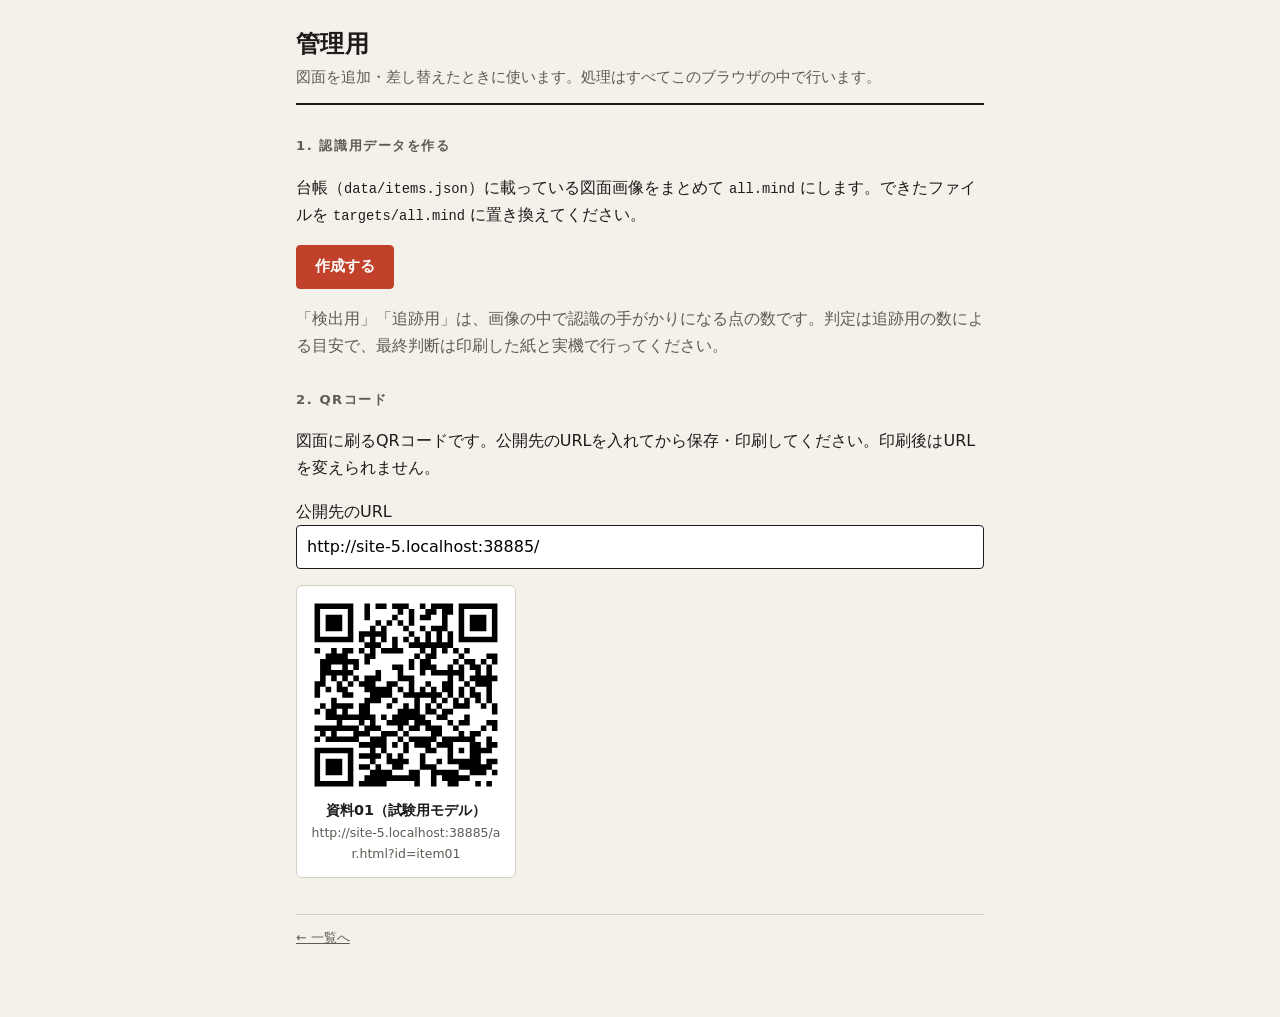
==== tools/index.html @ 55972893 "Add files via upload" ====
<!doctype html>
<html lang="ja">
<head>
<meta charset="utf-8">
<meta name="viewport" content="width=device-width, initial-scale=1">
<meta name="robots" content="noindex">
<title>管理用｜図面AR</title>
<link rel="stylesheet" href="../css/style.css">
</head>
<body>
<main class="page">
  <header class="page-head">
    <h1>管理用</h1>
    <p>図面を追加・差し替えたときに使います。処理はすべてこのブラウザの中で行います。</p>
  </header>

  <h2>1. 認識用データを作る</h2>
  <p>台帳（<span class="mono">data/items.json</span>）に載っている図面画像をまとめて <span class="mono">all.mind</span> にします。できたファイルを <span class="mono">targets/all.mind</span> に置き換えてください。</p>
  <p><button class="btn btn-primary" id="btn-compile" type="button">作成する</button> <a class="btn" id="link-download" hidden>all.mind を保存</a></p>
  <p class="muted" id="compile-status"></p>
  <table class="plain" id="compile-table" hidden>
    <thead><tr><th>番号</th><th>資料</th><th>画像</th><th>検出用</th><th>追跡用</th><th>判定</th></tr></thead>
    <tbody></tbody>
  </table>
  <p class="muted">「検出用」「追跡用」は、画像の中で認識の手がかりになる点の数です。判定は追跡用の数による目安で、最終判断は印刷した紙と実機で行ってください。</p>

  <h2>2. QRコード</h2>
  <p>図面に刷るQRコードです。公開先のURLを入れてから保存・印刷してください。印刷後はURLを変えられません。</p>
  <p><label>公開先のURL <input id="base-url" type="url" style="width:100%;min-height:44px;padding:0 10px;font:inherit;border:1px solid var(--ink);border-radius:4px;background:#fff"></label></p>
  <div class="qr-grid" id="qr-grid"></div>

  <p class="foot"><a href="../index.html">← 一覧へ</a></p>
</main>
<script src="../lib/qrcode.js"></script>
<script type="module" src="tools.js"></script>
</body>
</html>
---- css/style.css ----
:root {
  --paper: #f4f1ea;
  --paper-2: #ebe7dd;
  --ink: #1d1c1a;
  --ink-2: #5f5b54;
  --rule: #d6d0c3;
  --shu: #c2412a;            /* 朱 */
  --panel: rgba(26, 25, 23, 0.9);
  --panel-ink: #f2efe8;
  --panel-ink-2: #b9b3a7;
  --panel-rule: rgba(242, 239, 232, 0.16);
  --font: "Hiragino Sans", "Hiragino Kaku Gothic ProN", "Yu Gothic UI", "Yu Gothic", "Noto Sans JP", system-ui, sans-serif;
}

* { box-sizing: border-box; }
[hidden] { display: none !important; }
html { -webkit-text-size-adjust: 100%; }
body {
  margin: 0;
  font-family: var(--font);
  font-size: 16px;
  line-height: 1.7;
  color: var(--ink);
  background: var(--paper);
}
button { font: inherit; color: inherit; }
a { color: inherit; }
:focus-visible { outline: 2px solid var(--shu); outline-offset: 2px; }

/* ---------- 一覧・道具ページ ---------- */
.page { max-width: 720px; margin: 0 auto; padding: 28px 16px 56px; }
.page-head { border-bottom: 2px solid var(--ink); padding-bottom: 14px; margin-bottom: 22px; }
.page-head h1 { font-size: 1.5rem; line-height: 1.35; margin: 0 0 4px; letter-spacing: 0.02em; }
.page-head p { margin: 0; color: var(--ink-2); font-size: 0.92rem; }
.page h2 { font-size: 0.82rem; letter-spacing: 0.12em; color: var(--ink-2); margin: 30px 0 10px; font-weight: 600; }

.steps { list-style: none; margin: 0; padding: 0; counter-reset: step; }
.steps li { counter-increment: step; display: grid; grid-template-columns: 2.2em 1fr; padding: 7px 0; border-bottom: 1px solid var(--rule); }
.steps li::before { content: counter(step); font-variant-numeric: tabular-nums; color: var(--shu); font-weight: 700; }

.items { list-style: none; margin: 0; padding: 0; }
.item { border: 1px solid var(--rule); background: #fbf9f4; border-radius: 6px; padding: 14px 14px 12px; margin-bottom: 12px; }
.item h3 { margin: 0 0 2px; font-size: 1.05rem; line-height: 1.45; }
.item .sub { margin: 0 0 12px; color: var(--ink-2); font-size: 0.86rem; }
.actions { display: flex; flex-wrap: wrap; gap: 8px; }
.btn {
  display: inline-flex; align-items: center; justify-content: center;
  min-height: 44px; padding: 0 18px; border-radius: 4px;
  border: 1px solid var(--ink); background: transparent; color: var(--ink);
  text-decoration: none; font-weight: 600; font-size: 0.95rem; cursor: pointer;
}
.btn-primary { background: var(--shu); border-color: var(--shu); color: #fff; }
.btn:disabled { opacity: 0.45; cursor: default; }
.callout { border-left: 3px solid var(--shu); background: var(--paper-2); padding: 10px 12px; font-size: 0.9rem; margin: 14px 0; }
.callout[hidden] { display: none; }
.foot { margin-top: 36px; padding-top: 12px; border-top: 1px solid var(--rule); color: var(--ink-2); font-size: 0.8rem; }
.muted { color: var(--ink-2); }
code, .mono { font-family: ui-monospace, "SF Mono", Menlo, Consolas, monospace; font-size: 0.86em; }

table.plain { width: 100%; border-collapse: collapse; font-size: 0.9rem; }
table.plain th, table.plain td { text-align: left; padding: 7px 8px; border-bottom: 1px solid var(--rule); vertical-align: top; }
table.plain th { font-size: 0.78rem; letter-spacing: 0.08em; color: var(--ink-2); font-weight: 600; }
td.num { font-variant-numeric: tabular-nums; text-align: right; }
.qr-grid { display: grid; grid-template-columns: repeat(auto-fill, minmax(200px, 1fr)); gap: 14px; }
.qr { border: 1px solid var(--rule); background: #fff; padding: 12px; text-align: center; border-radius: 6px; }
.qr svg { width: 100%; height: auto; display: block; }
.qr p { margin: 6px 0 0; font-size: 0.78rem; word-break: break-all; color: var(--ink-2); }
.qr strong { display: block; font-size: 0.9rem; color: var(--ink); }

/* ---------- AR表示・通常ビューア ---------- */
body.stage-page { background: #0f0e0d; color: var(--panel-ink); overflow: hidden; height: 100dvh; }
body.viewer-page { background: radial-gradient(120% 90% at 50% 35%, #f3f0e8 0%, #d9d4c7 100%); }
#stage { position: fixed; inset: 0; overflow: hidden; touch-action: none; user-select: none; -webkit-user-select: none; }
#stage canvas { display: block; }

.topbar {
  position: fixed; z-index: 20; left: 0; right: 0; top: 0;
  display: flex; gap: 8px; align-items: center; justify-content: space-between;
  padding: calc(8px + env(safe-area-inset-top)) calc(10px + env(safe-area-inset-right)) 8px calc(10px + env(safe-area-inset-left));
  pointer-events: none;
}
.topbar > * { pointer-events: auto; }
.topbar .group { display: flex; gap: 6px; }
.pill {
  display: inline-flex; align-items: center; min-height: 40px; padding: 0 14px;
  border-radius: 20px; border: 1px solid var(--panel-rule);
  background: var(--panel); color: var(--panel-ink);
  font-size: 0.86rem; font-weight: 600; text-decoration: none; cursor: pointer;
  -webkit-backdrop-filter: blur(8px); backdrop-filter: blur(8px);
}
.pill[aria-pressed="true"] { background: var(--panel-ink); color: var(--ink); }

.hint {
  position: fixed; z-index: 15; left: 50%; top: calc(64px + env(safe-area-inset-top)); transform: translateX(-50%);
  max-width: calc(100% - 32px); padding: 8px 14px; border-radius: 4px;
  background: var(--panel); color: var(--panel-ink); font-size: 0.88rem; text-align: center;
  pointer-events: none;
}

.gate {
  position: fixed; z-index: 30; inset: 0; display: grid; place-items: center; padding: 24px;
  background: #171614; color: var(--panel-ink);
}
.gate[hidden] { display: none; }
.gate-inner { max-width: 420px; }
.gate h1 { font-size: 1.3rem; line-height: 1.4; margin: 0 0 8px; }
.gate p { margin: 0 0 14px; color: var(--panel-ink-2); font-size: 0.92rem; }
.gate .btn { border-color: var(--panel-ink); color: var(--panel-ink); width: 100%; margin-bottom: 8px; }
.gate .btn-primary { border-color: var(--shu); color: #fff; }
.gate .callout { background: rgba(255, 255, 255, 0.06); color: var(--panel-ink); }
.gate .error { color: #ffb4a4; }

.panel {
  position: fixed; z-index: 20; left: 0; right: 0; bottom: 0;
  background: var(--panel); color: var(--panel-ink);
  border-top: 1px solid var(--panel-rule);
  -webkit-backdrop-filter: blur(10px); backdrop-filter: blur(10px);
  padding-bottom: env(safe-area-inset-bottom);
}
.panel[hidden] { display: none; }
.panel-head {
  width: 100%; display: flex; align-items: center; justify-content: space-between; gap: 12px;
  min-height: 48px; padding: 6px calc(16px + env(safe-area-inset-right)) 6px calc(16px + env(safe-area-inset-left));
  background: none; border: 0; text-align: left; cursor: pointer;
}
.panel-title { font-weight: 700; font-size: 0.98rem; line-height: 1.4; }
.panel-chevron { width: 10px; height: 10px; border-right: 2px solid var(--panel-ink-2); border-top: 2px solid var(--panel-ink-2); transform: rotate(-45deg); margin: 4px 4px 0; flex: none; transition: transform 0.15s; }
.panel.is-open .panel-chevron { transform: rotate(135deg); margin-top: -4px; }
.panel-body { display: none; max-height: 44dvh; overflow-y: auto; -webkit-overflow-scrolling: touch; padding: 0 calc(16px + env(safe-area-inset-right)) 16px calc(16px + env(safe-area-inset-left)); }
.panel.is-open .panel-body { display: block; }
.panel h2 { font-size: 0.74rem; letter-spacing: 0.14em; color: var(--panel-ink-2); margin: 14px 0 8px; font-weight: 600; }
.panel section:first-child h2 { margin-top: 4px; }
.panel .muted, .panel .notice { color: var(--panel-ink-2); font-size: 0.86rem; margin: 8px 0 0; }
.fields { display: grid; grid-template-columns: minmax(5.5em, auto) 1fr; gap: 4px 14px; margin: 0; font-size: 0.9rem; }
.fields dt { color: var(--panel-ink-2); }
.fields dd { margin: 0; overflow-wrap: anywhere; }
.chips { display: flex; flex-wrap: wrap; gap: 8px; }
.chip {
  display: inline-flex; align-items: center; gap: 8px; min-height: 40px; padding: 0 12px;
  border-radius: 4px; border: 1px solid var(--panel-rule); background: transparent;
  font-size: 0.86rem; cursor: pointer; opacity: 0.5;
}
.chip.is-on { opacity: 1; border-color: rgba(242, 239, 232, 0.5); }
.chip-dot { width: 10px; height: 10px; border-radius: 50%; flex: none; }
.chip-type { font-size: 0.72rem; color: var(--panel-ink-2); border: 1px solid var(--panel-rule); border-radius: 3px; padding: 0 5px; line-height: 1.5; }
.panel-selection { border: 1px solid var(--panel-rule); border-left: 3px solid var(--shu); border-radius: 4px; padding: 10px 12px; margin-top: 4px; }
.panel-selection[hidden] { display: none; }
.panel-selection p { margin: 6px 0; font-size: 0.9rem; }
.selection-top { display: flex; align-items: center; gap: 8px; margin-bottom: 6px; }
.selection-top strong { font-size: 0.95rem; }
.selection-close { margin-left: auto; min-height: 36px; padding: 0 10px; background: none; border: 1px solid var(--panel-rule); border-radius: 4px; font-size: 0.8rem; cursor: pointer; }

@media (min-width: 760px) {
  .panel { left: auto; right: 16px; bottom: 16px; width: 380px; border: 1px solid var(--panel-rule); border-radius: 8px; }
  .panel-body { max-height: 60dvh; }
}
@media (prefers-reduced-motion: reduce) { * { transition: none !important; } }
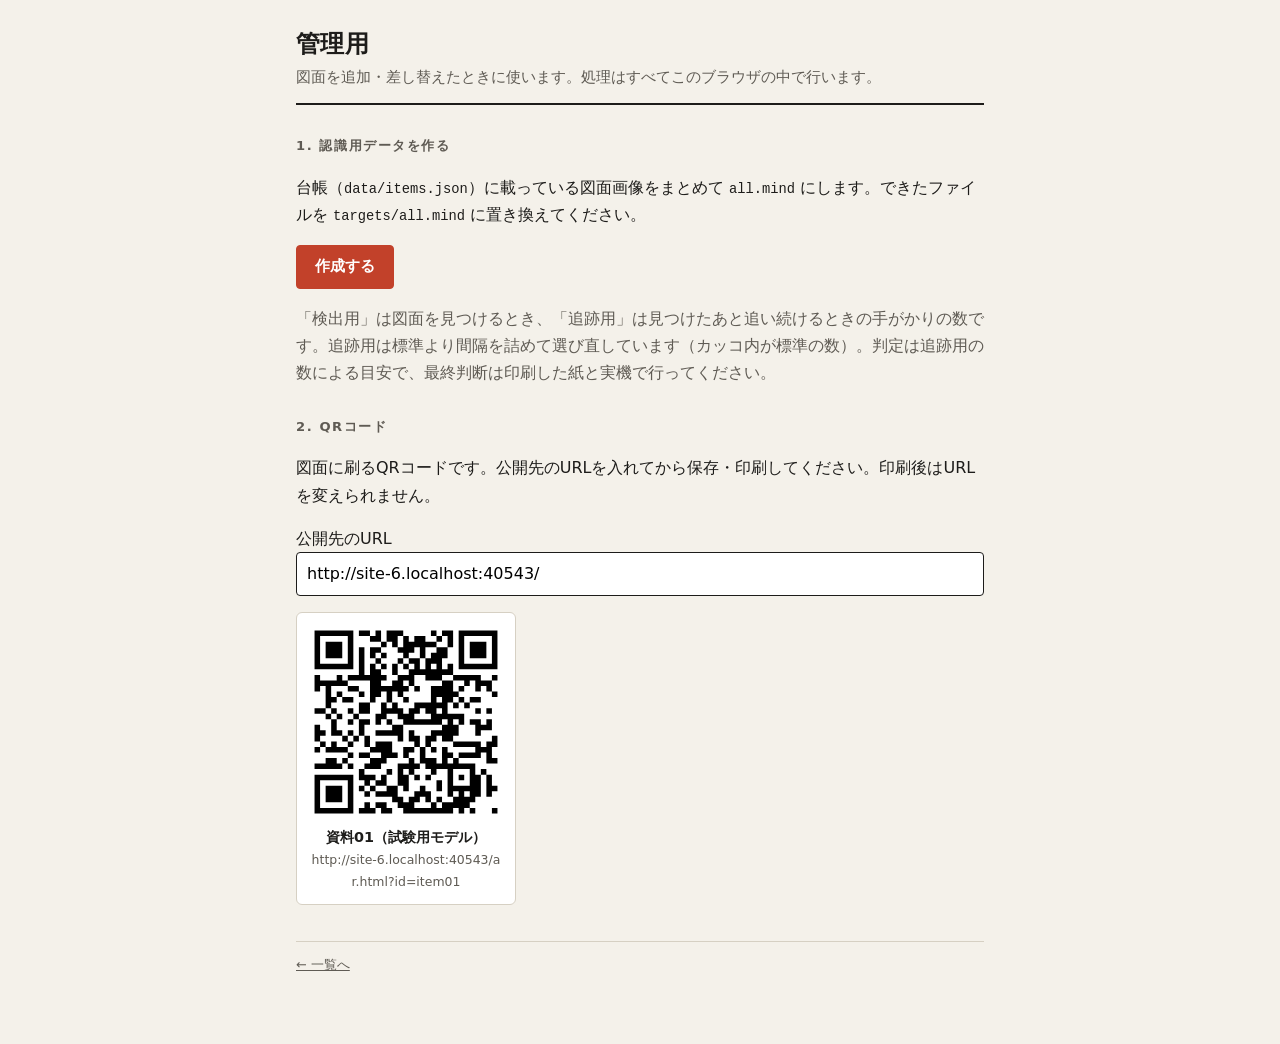
==== commit a9ae0771: "Add files via upload" ====
--- a/tools/index.html
+++ b/tools/index.html
@@ -22,7 +22,7 @@
     <thead><tr><th>番号</th><th>資料</th><th>画像</th><th>検出用</th><th>追跡用</th><th>判定</th></tr></thead>
     <tbody></tbody>
   </table>
-  <p class="muted">「検出用」「追跡用」は、画像の中で認識の手がかりになる点の数です。判定は追跡用の数による目安で、最終判断は印刷した紙と実機で行ってください。</p>
+  <p class="muted">「検出用」は図面を見つけるとき、「追跡用」は見つけたあと追い続けるときの手がかりの数です。追跡用は標準より間隔を詰めて選び直しています（カッコ内が標準の数）。判定は追跡用の数による目安で、最終判断は印刷した紙と実機で行ってください。</p>
 
   <h2>2. QRコード</h2>
   <p>図面に刷るQRコードです。公開先のURLを入れてから保存・印刷してください。印刷後はURLを変えられません。</p>
--- a/css/style.css
+++ b/css/style.css
@@ -91,10 +91,16 @@
 .pill[aria-pressed="true"] { background: var(--panel-ink); color: var(--ink); }
 
 .hint {
-  position: fixed; z-index: 15; left: 50%; top: calc(64px + env(safe-area-inset-top)); transform: translateX(-50%);
-  max-width: calc(100% - 32px); padding: 8px 14px; border-radius: 4px;
+  position: fixed; z-index: 15; left: 16px; right: 16px; top: calc(64px + env(safe-area-inset-top));
+  width: fit-content; max-width: calc(100% - 32px); margin: 0 auto; padding: 8px 14px; border-radius: 4px;
   background: var(--panel); color: var(--panel-ink); font-size: 0.88rem; text-align: center;
   pointer-events: none;
+}
+
+.debug {
+  position: fixed; z-index: 16; left: calc(8px + env(safe-area-inset-left)); top: calc(116px + env(safe-area-inset-top));
+  margin: 0; padding: 6px 8px; border-radius: 4px; pointer-events: none;
+  background: rgba(0, 0, 0, 0.62); color: #e9ffe0; font: 11px/1.5 ui-monospace, Menlo, Consolas, monospace; white-space: pre;
 }
 
 .gate {
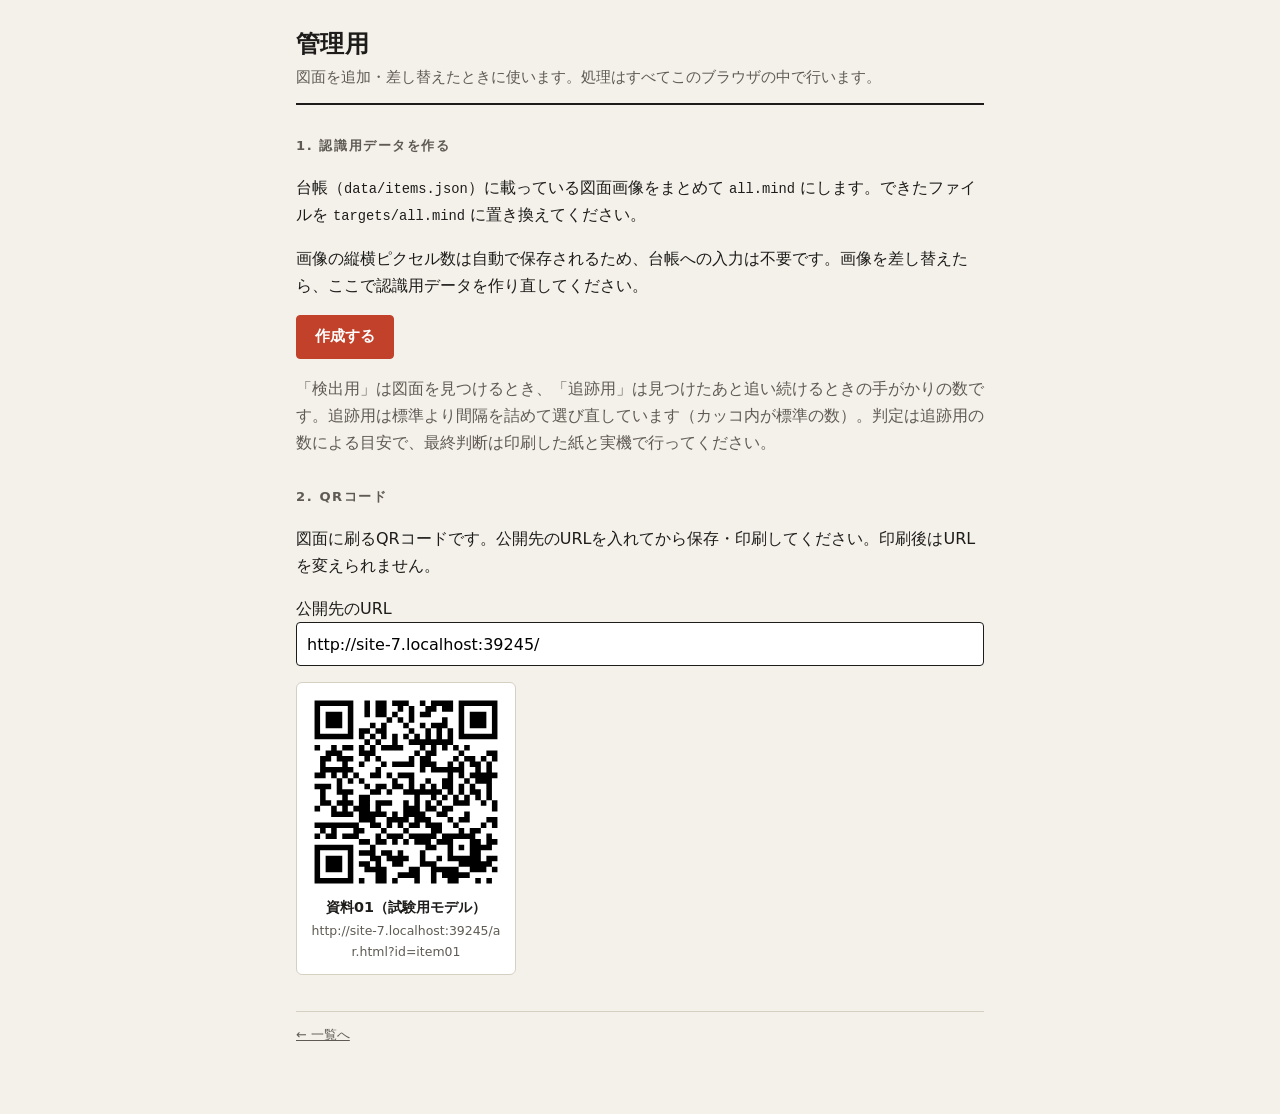
==== commit 1b814011: "Add files via upload" ====
--- a/tools/index.html
+++ b/tools/index.html
@@ -16,6 +16,7 @@
 
   <h2>1. 認識用データを作る</h2>
   <p>台帳（<span class="mono">data/items.json</span>）に載っている図面画像をまとめて <span class="mono">all.mind</span> にします。できたファイルを <span class="mono">targets/all.mind</span> に置き換えてください。</p>
+  <p>画像の縦横ピクセル数は自動で保存されるため、台帳への入力は不要です。画像を差し替えたら、ここで認識用データを作り直してください。</p>
   <p><button class="btn btn-primary" id="btn-compile" type="button">作成する</button> <a class="btn" id="link-download" hidden>all.mind を保存</a></p>
   <p class="muted" id="compile-status"></p>
   <table class="plain" id="compile-table" hidden>
@@ -32,6 +33,6 @@
   <p class="foot"><a href="../index.html">← 一覧へ</a></p>
 </main>
 <script src="../lib/qrcode.js"></script>
-<script type="module" src="tools.js"></script>
+<script type="module" src="tools.js?rev=drawing-auto-dimensions-1"></script>
 </body>
 </html>
--- a/css/style.css
+++ b/css/style.css
@@ -97,10 +97,17 @@
   pointer-events: none;
 }
 
+.recover {
+  position: fixed; z-index: 16; left: 0; right: 0; top: calc(134px + env(safe-area-inset-top));
+  display: flex; justify-content: center; pointer-events: none;
+}
+.recover .pill { pointer-events: auto; background: var(--shu); border-color: var(--shu); color: #fff; }
+
 .debug {
-  position: fixed; z-index: 16; left: calc(8px + env(safe-area-inset-left)); top: calc(116px + env(safe-area-inset-top));
+  position: fixed; z-index: 16; left: calc(8px + env(safe-area-inset-left)); top: calc(190px + env(safe-area-inset-top));
   margin: 0; padding: 6px 8px; border-radius: 4px; pointer-events: none;
-  background: rgba(0, 0, 0, 0.62); color: #e9ffe0; font: 11px/1.5 ui-monospace, Menlo, Consolas, monospace; white-space: pre;
+  background: rgba(0, 0, 0, 0.62); color: #e9ffe0; font: 11px/1.5 ui-monospace, Menlo, Consolas, monospace; white-space: pre-wrap;
+  max-width: calc(100vw - 16px - env(safe-area-inset-left) - env(safe-area-inset-right)); overflow-wrap: anywhere;
 }
 
 .gate {
@@ -115,6 +122,8 @@
 .gate .btn-primary { border-color: var(--shu); color: #fff; }
 .gate .callout { background: rgba(255, 255, 255, 0.06); color: var(--panel-ink); }
 .gate .error { color: #ffb4a4; }
+.diagnostic-option { display: flex; align-items: center; gap: 8px; min-height: 44px; font-size: 0.9rem; }
+.diagnostic-option input { width: 20px; height: 20px; accent-color: var(--shu); }
 
 .panel {
   position: fixed; z-index: 20; left: 0; right: 0; bottom: 0;
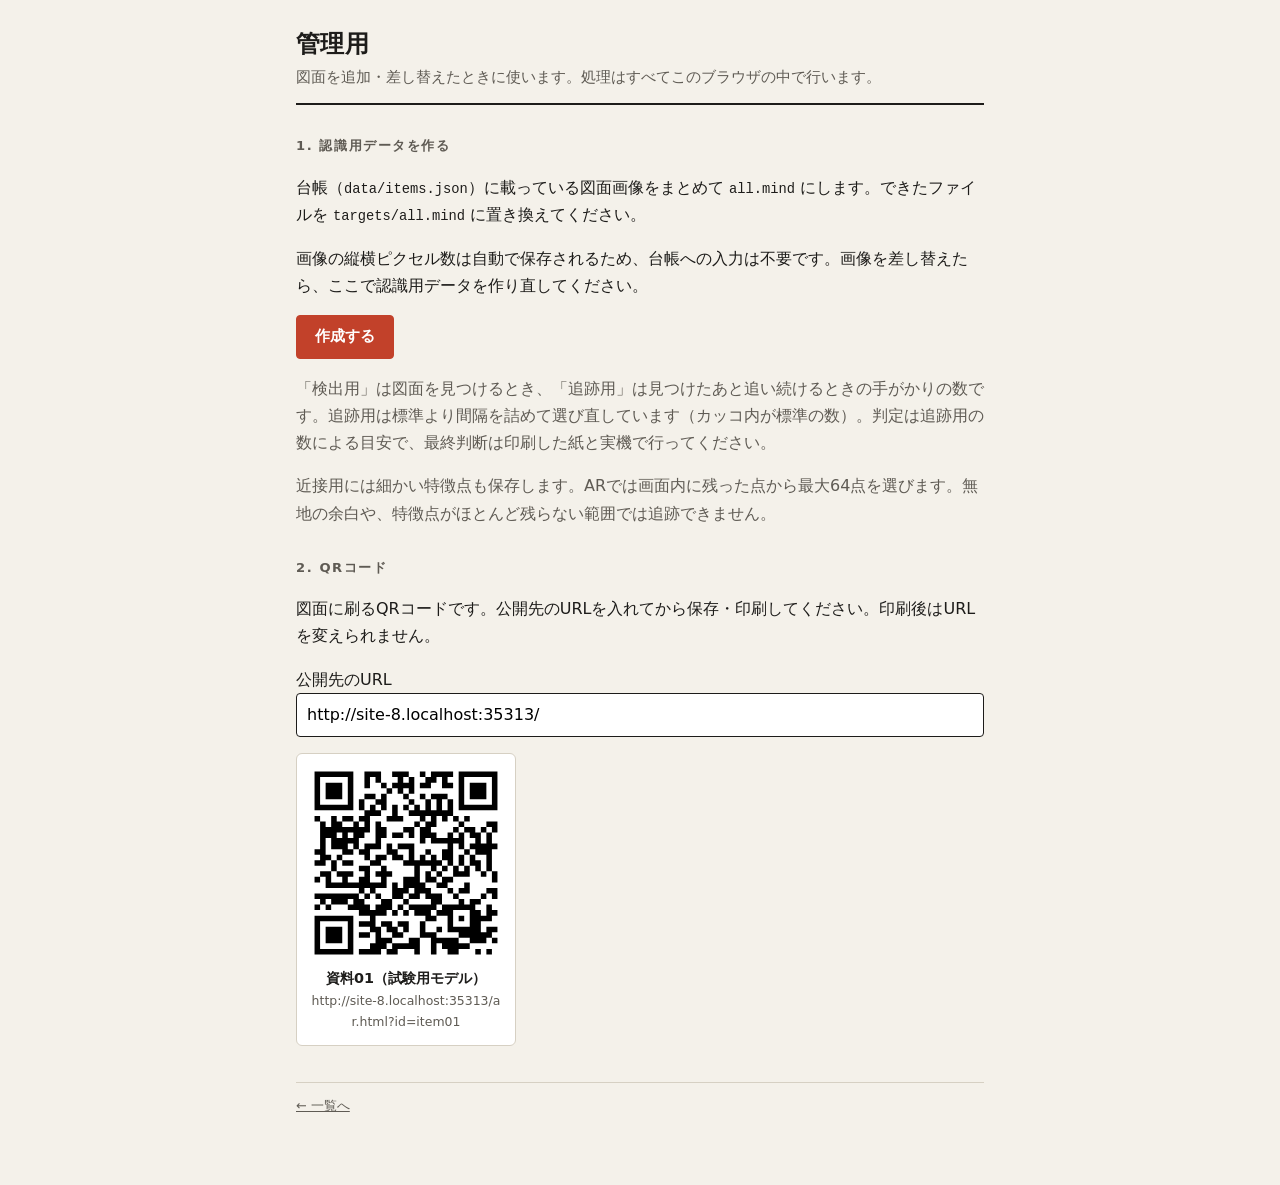
==== commit 44585938: "Add files via upload" ====
--- a/tools/index.html
+++ b/tools/index.html
@@ -20,10 +20,11 @@
   <p><button class="btn btn-primary" id="btn-compile" type="button">作成する</button> <a class="btn" id="link-download" hidden>all.mind を保存</a></p>
   <p class="muted" id="compile-status"></p>
   <table class="plain" id="compile-table" hidden>
-    <thead><tr><th>番号</th><th>資料</th><th>画像</th><th>検出用</th><th>追跡用</th><th>判定</th></tr></thead>
+    <thead><tr><th>番号</th><th>資料</th><th>画像</th><th>検出用</th><th>追跡用（全体）</th><th>追跡用（近接）</th><th>全体の判定</th></tr></thead>
     <tbody></tbody>
   </table>
   <p class="muted">「検出用」は図面を見つけるとき、「追跡用」は見つけたあと追い続けるときの手がかりの数です。追跡用は標準より間隔を詰めて選び直しています（カッコ内が標準の数）。判定は追跡用の数による目安で、最終判断は印刷した紙と実機で行ってください。</p>
+  <p class="muted">近接用には細かい特徴点も保存します。ARでは画面内に残った点から最大64点を選びます。無地の余白や、特徴点がほとんど残らない範囲では追跡できません。</p>
 
   <h2>2. QRコード</h2>
   <p>図面に刷るQRコードです。公開先のURLを入れてから保存・印刷してください。印刷後はURLを変えられません。</p>
@@ -33,6 +34,6 @@
   <p class="foot"><a href="../index.html">← 一覧へ</a></p>
 </main>
 <script src="../lib/qrcode.js"></script>
-<script type="module" src="tools.js?rev=drawing-auto-dimensions-1"></script>
+<script type="module" src="tools.js?rev=partial-tracking-1"></script>
 </body>
 </html>
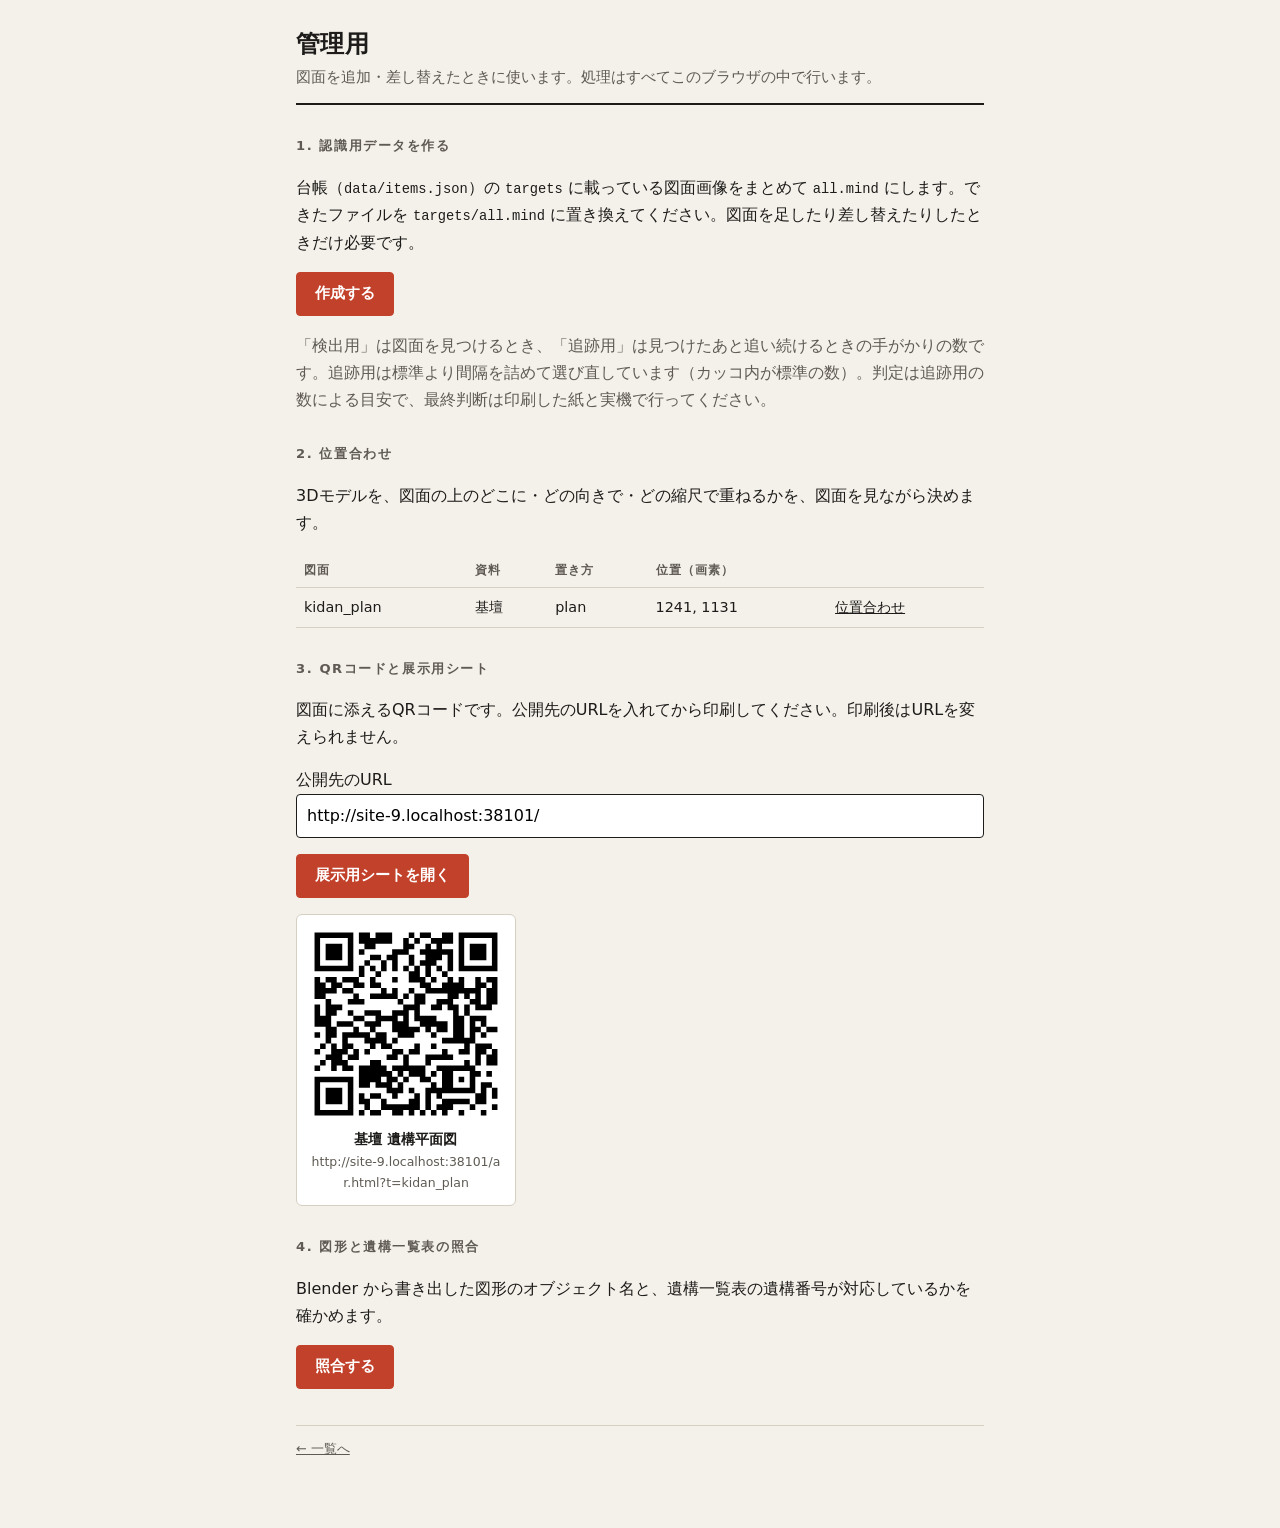
==== commit ace58d6a: "Add files via upload" ====
--- a/tools/index.html
+++ b/tools/index.html
@@ -4,7 +4,7 @@
 <meta charset="utf-8">
 <meta name="viewport" content="width=device-width, initial-scale=1">
 <meta name="robots" content="noindex">
-<title>管理用｜図面AR</title>
+<title>管理用｜AR</title>
 <link rel="stylesheet" href="../css/style.css">
 </head>
 <body>
@@ -15,25 +15,35 @@
   </header>
 
   <h2>1. 認識用データを作る</h2>
-  <p>台帳（<span class="mono">data/items.json</span>）に載っている図面画像をまとめて <span class="mono">all.mind</span> にします。できたファイルを <span class="mono">targets/all.mind</span> に置き換えてください。</p>
-  <p>画像の縦横ピクセル数は自動で保存されるため、台帳への入力は不要です。画像を差し替えたら、ここで認識用データを作り直してください。</p>
+  <p>台帳（<span class="mono">data/items.json</span>）の <span class="mono">targets</span> に載っている図面画像をまとめて <span class="mono">all.mind</span> にします。できたファイルを <span class="mono">targets/all.mind</span> に置き換えてください。図面を足したり差し替えたりしたときだけ必要です。</p>
   <p><button class="btn btn-primary" id="btn-compile" type="button">作成する</button> <a class="btn" id="link-download" hidden>all.mind を保存</a></p>
   <p class="muted" id="compile-status"></p>
   <table class="plain" id="compile-table" hidden>
-    <thead><tr><th>番号</th><th>資料</th><th>画像</th><th>検出用</th><th>追跡用（全体）</th><th>追跡用（近接）</th><th>全体の判定</th></tr></thead>
+    <thead><tr><th>番号</th><th>図面</th><th>画像</th><th>検出用</th><th>追跡用</th><th>判定</th></tr></thead>
     <tbody></tbody>
   </table>
   <p class="muted">「検出用」は図面を見つけるとき、「追跡用」は見つけたあと追い続けるときの手がかりの数です。追跡用は標準より間隔を詰めて選び直しています（カッコ内が標準の数）。判定は追跡用の数による目安で、最終判断は印刷した紙と実機で行ってください。</p>
-  <p class="muted">近接用には細かい特徴点も保存します。ARでは画面内に残った点から最大64点を選びます。無地の余白や、特徴点がほとんど残らない範囲では追跡できません。</p>
 
-  <h2>2. QRコード</h2>
-  <p>図面に刷るQRコードです。公開先のURLを入れてから保存・印刷してください。印刷後はURLを変えられません。</p>
+  <h2>2. 位置合わせ</h2>
+  <p>3Dモデルを、図面の上のどこに・どの向きで・どの縮尺で重ねるかを、図面を見ながら決めます。</p>
+  <table class="plain" id="align-table">
+    <thead><tr><th>図面</th><th>資料</th><th>置き方</th><th>位置（画素）</th><th></th></tr></thead>
+    <tbody></tbody>
+  </table>
+
+  <h2>3. QRコードと展示用シート</h2>
+  <p>図面に添えるQRコードです。公開先のURLを入れてから印刷してください。印刷後はURLを変えられません。</p>
   <p><label>公開先のURL <input id="base-url" type="url" style="width:100%;min-height:44px;padding:0 10px;font:inherit;border:1px solid var(--ink);border-radius:4px;background:#fff"></label></p>
+  <p><a class="btn btn-primary" id="link-sheet" href="sheet.html">展示用シートを開く</a></p>
   <div class="qr-grid" id="qr-grid"></div>
+
+  <h2>4. 図形と遺構一覧表の照合</h2>
+  <p>Blender から書き出した図形のオブジェクト名と、遺構一覧表の遺構番号が対応しているかを確かめます。</p>
+  <p><a class="btn btn-primary" href="match.html">照合する</a></p>
 
   <p class="foot"><a href="../index.html">← 一覧へ</a></p>
 </main>
 <script src="../lib/qrcode.js"></script>
-<script type="module" src="tools.js?rev=partial-tracking-1"></script>
+<script type="module" src="tools.js"></script>
 </body>
 </html>
--- a/css/style.css
+++ b/css/style.css
@@ -80,7 +80,10 @@
   pointer-events: none;
 }
 .topbar > * { pointer-events: auto; }
-.topbar .group { display: flex; gap: 6px; }
+.topbar > .pill { flex: none; }
+.pill { white-space: nowrap; }
+.topbar { align-items: flex-start; }
+.topbar .group { display: flex; gap: 6px; flex-wrap: wrap; justify-content: flex-end; }
 .pill {
   display: inline-flex; align-items: center; min-height: 40px; padding: 0 14px;
   border-radius: 20px; border: 1px solid var(--panel-rule);
@@ -106,8 +109,7 @@
 .debug {
   position: fixed; z-index: 16; left: calc(8px + env(safe-area-inset-left)); top: calc(190px + env(safe-area-inset-top));
   margin: 0; padding: 6px 8px; border-radius: 4px; pointer-events: none;
-  background: rgba(0, 0, 0, 0.62); color: #e9ffe0; font: 11px/1.5 ui-monospace, Menlo, Consolas, monospace; white-space: pre-wrap;
-  max-width: calc(100vw - 16px - env(safe-area-inset-left) - env(safe-area-inset-right)); overflow-wrap: anywhere;
+  background: rgba(0, 0, 0, 0.62); color: #e9ffe0; font: 11px/1.5 ui-monospace, Menlo, Consolas, monospace; white-space: pre;
 }
 
 .gate {
@@ -122,8 +124,6 @@
 .gate .btn-primary { border-color: var(--shu); color: #fff; }
 .gate .callout { background: rgba(255, 255, 255, 0.06); color: var(--panel-ink); }
 .gate .error { color: #ffb4a4; }
-.diagnostic-option { display: flex; align-items: center; gap: 8px; min-height: 44px; font-size: 0.9rem; }
-.diagnostic-option input { width: 20px; height: 20px; accent-color: var(--shu); }
 
 .panel {
   position: fixed; z-index: 20; left: 0; right: 0; bottom: 0;
@@ -145,6 +145,16 @@
 .panel.is-open .panel-body { display: block; }
 .panel h2 { font-size: 0.74rem; letter-spacing: 0.14em; color: var(--panel-ink-2); margin: 14px 0 8px; font-weight: 600; }
 .panel section:first-child h2 { margin-top: 4px; }
+.panel-meta .link-button, .panel-selection .link-button { margin: 2px 8px 6px 0; }
+.link-button {
+  display: inline-flex; align-items: center; min-height: 36px; padding: 0 12px; border-radius: 4px;
+  border: 1px solid var(--panel-rule); background: transparent; color: var(--panel-ink);
+  font-size: 0.84rem; text-decoration: none; cursor: pointer;
+}
+.share-row { display: flex; flex-wrap: wrap; align-items: center; gap: 6px; }
+.share-holder { flex: 1 1 100%; }
+.link-box { width: 100%; min-height: 36px; padding: 0 8px; font: 12px/1.4 ui-monospace, Menlo, Consolas, monospace; border-radius: 4px; border: 1px solid var(--panel-rule); background: rgba(255,255,255,0.08); color: var(--panel-ink); }
+.panel .edition { color: var(--panel-ink-2); font-size: 0.78rem; margin: 10px 0 0; }
 .panel .muted, .panel .notice { color: var(--panel-ink-2); font-size: 0.86rem; margin: 8px 0 0; }
 .fields { display: grid; grid-template-columns: minmax(5.5em, auto) 1fr; gap: 4px 14px; margin: 0; font-size: 0.9rem; }
 .fields dt { color: var(--panel-ink-2); }
@@ -170,3 +180,78 @@
   .panel-body { max-height: 60dvh; }
 }
 @media (prefers-reduced-motion: reduce) { * { transition: none !important; } }
+
+/* ---------- 位置合わせ ---------- */
+body.align-page { height: 100dvh; display: flex; flex-direction: column; overflow: hidden; }
+.align-head { display: flex; align-items: center; gap: 16px; padding: 10px 16px; border-bottom: 2px solid var(--ink); }
+.align-head h1 { font-size: 1.1rem; margin: 0; }
+.align-head select { margin-left: auto; min-height: 36px; font: inherit; }
+.align-body { flex: 1; display: flex; min-height: 0; }
+.align-view { flex: 1; position: relative; background: #ddd8cc; cursor: grab; outline: none; touch-action: none; }
+.align-view.is-measuring { cursor: crosshair; }
+.align-view canvas { display: block; }
+.align-side { width: 340px; flex: none; overflow-y: auto; padding: 8px 16px 24px; border-left: 1px solid var(--rule); background: var(--paper); }
+.align-side h2 { margin: 18px 0 6px; font-size: 0.8rem; letter-spacing: 0.08em; color: var(--ink-2); font-weight: 600; }
+.align-side .row { display: flex; flex-wrap: wrap; align-items: center; gap: 8px; margin: 6px 0; }
+.align-side input[type="number"] { width: 110px; min-height: 34px; font: inherit; padding: 0 6px; }
+.align-side input.narrow { width: 80px; }
+.align-side input[type="range"] { flex: 1; min-width: 120px; }
+.align-side select { min-height: 34px; font: inherit; max-width: 100%; }
+.align-side textarea { width: 100%; font: 12px/1.5 ui-monospace, Menlo, Consolas, monospace; padding: 8px; border: 1px solid var(--rule); border-radius: 4px; background: #fff; }
+.small { font-size: 0.8rem; margin: 4px 0; }
+.small-btn { min-height: 36px; padding: 0 12px; font-size: 0.85rem; }
+@media (max-width: 800px) { .align-body { flex-direction: column; } .align-view { min-height: 55vh; } .align-side { width: auto; border-left: 0; border-top: 1px solid var(--rule); } }
+
+/* ---------- 注記一覧 ---------- */
+.page-wide { max-width: 1040px; }
+.notes-item { margin: 26px 0 34px; }
+.page h2.notes-title { font-size: 1.15rem; letter-spacing: 0; color: var(--ink); margin: 0 0 2px; font-weight: 700; }
+.notes-item .sub { margin: 0 0 10px; color: var(--ink-2); font-size: 0.86rem; }
+.fields.light { margin: 8px 0 12px; }
+.fields.light dt { color: var(--ink-2); }
+.table-wrap { overflow-x: auto; }
+.notes-table td { font-size: 0.86rem; }
+.notes-table .chip-dot { display: inline-block; vertical-align: middle; }
+@media print {
+  .no-print, .foot a { display: none !important; }
+  body { background: #fff; }
+  .page { max-width: none; padding: 0; }
+  .notes-item { break-inside: avoid-page; }
+}
+
+/* ---------- 展示用シート ---------- */
+body.sheet-page { background: #8a857b; }
+.sheet-toolbar { display: flex; flex-wrap: wrap; align-items: center; gap: 12px; padding: 10px 16px; background: var(--paper); border-bottom: 1px solid var(--rule); }
+.sheet-toolbar input { min-width: 320px; min-height: 34px; font: inherit; padding: 0 8px; }
+.sheet-toolbar select { min-height: 34px; font: inherit; }
+.sheet-toolbar p { flex-basis: 100%; margin: 0; }
+.sheet {
+  --w: 297mm; --h: 210mm;
+  width: var(--w); height: var(--h); margin: 12px auto; padding: 10mm 12mm 9mm; background: #fff; color: #111;
+  display: flex; flex-direction: column; gap: 4mm; overflow: hidden; break-after: page;
+}
+body[data-paper="A3"] .sheet { --w: 420mm; --h: 297mm; padding: 14mm 16mm 12mm; }
+.sheet-head { display: flex; align-items: baseline; gap: 6mm; border-bottom: 0.6mm solid #111; padding-bottom: 2mm; }
+.sheet-head h1 { margin: 0; font-size: 15pt; line-height: 1.3; }
+.sheet-site { font-size: 9pt; color: #555; order: 2; margin-left: auto; }
+.sheet-figure { flex: 1; min-height: 0; display: flex; align-items: center; justify-content: center; }
+.sheet-figure img { max-width: 100%; max-height: 100%; object-fit: contain; display: block; }
+.sheet-foot { display: flex; gap: 6mm; align-items: center; border-top: 0.3mm solid #999; padding-top: 3mm; }
+.sheet-qr { width: 30mm; height: 30mm; flex: none; }
+body[data-paper="A3"] .sheet-qr { width: 40mm; height: 40mm; }
+.sheet-qr svg { width: 100%; height: 100%; display: block; }
+.sheet-info { flex: 1; min-width: 0; font-size: 9.5pt; line-height: 1.55; }
+.sheet-steps { margin: 0 0 1.5mm; padding-left: 5mm; }
+.sheet-items, .sheet-url, .sheet-credit { margin: 0; color: #444; font-size: 8pt; }
+.sheet-url { font-family: ui-monospace, Menlo, Consolas, monospace; word-break: break-all; }
+@media print {
+  body.sheet-page { background: #fff; }
+  .sheet { margin: 0; }
+}
+
+/* ---------- 一覧 ---------- */
+.features { margin: 0; }
+.features dt { font-weight: 700; margin-top: 10px; }
+.features dd { margin: 2px 0 0; color: var(--ink-2); font-size: 0.92rem; }
+.drawing-group { margin-bottom: 18px; }
+.drawing-title { font-size: 0.95rem; margin: 0 0 8px; padding-left: 8px; border-left: 3px solid var(--shu); }
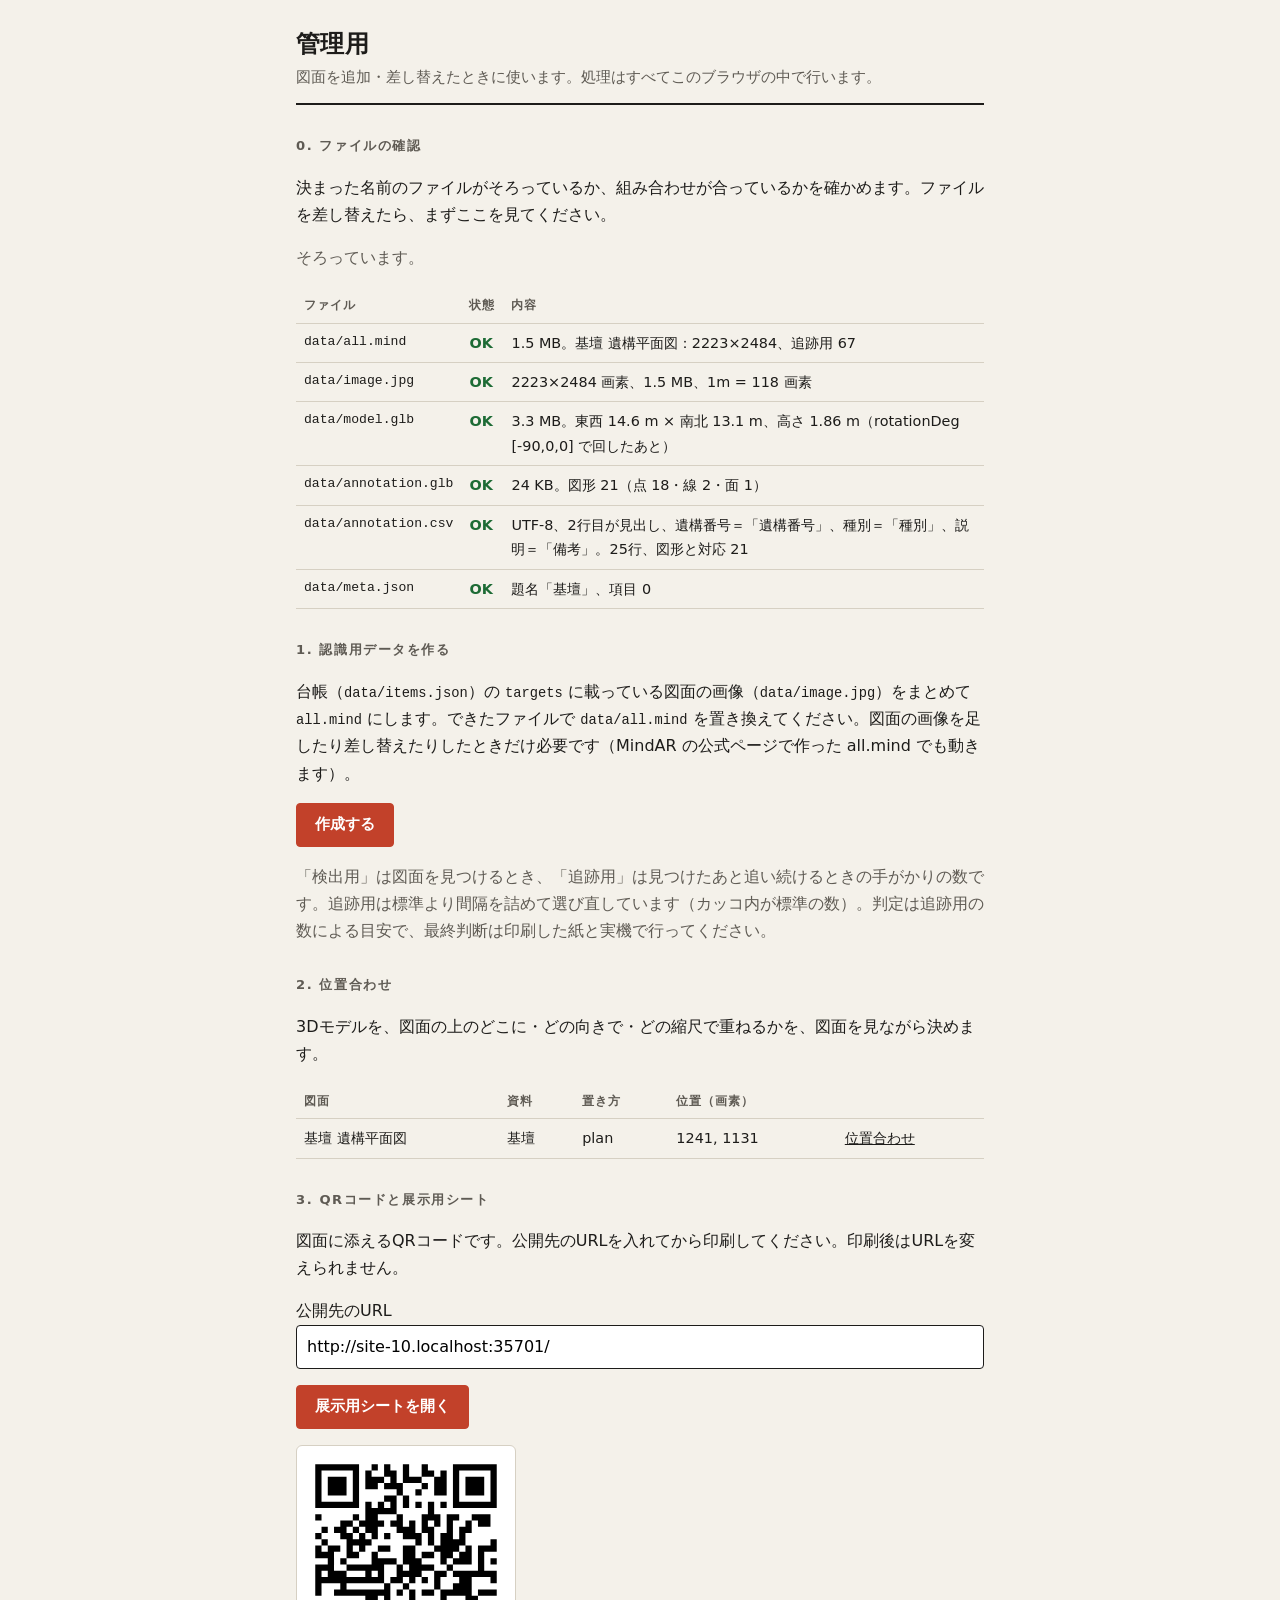
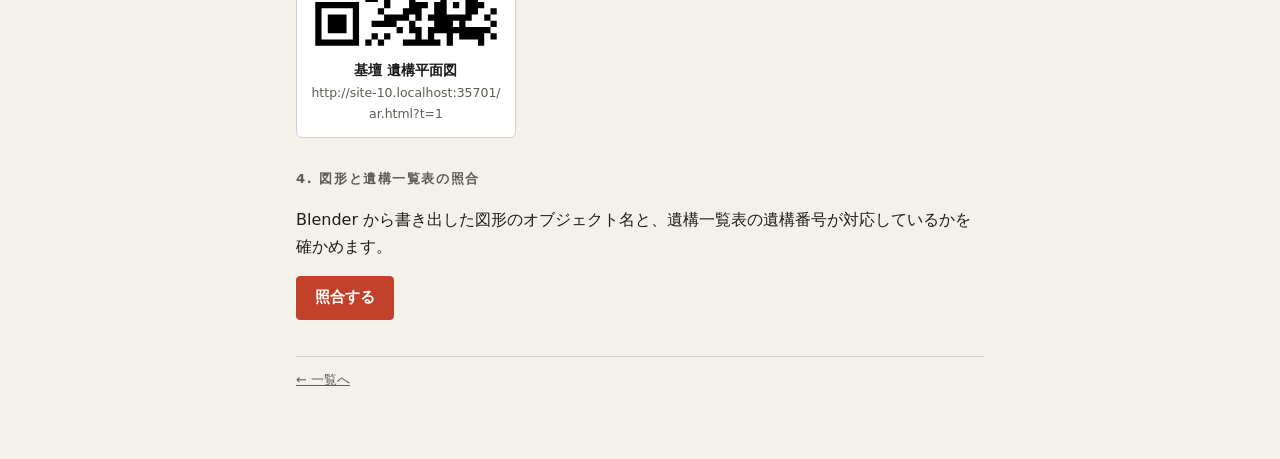
==== commit 52b3104e: "Add files via upload" ====
--- a/tools/index.html
+++ b/tools/index.html
@@ -14,8 +14,12 @@
     <p>図面を追加・差し替えたときに使います。処理はすべてこのブラウザの中で行います。</p>
   </header>
 
+  <h2>0. ファイルの確認</h2>
+  <p>決まった名前のファイルがそろっているか、組み合わせが合っているかを確かめます。ファイルを差し替えたら、まずここを見てください。</p>
+  <div id="files"><p class="muted">確かめています…</p></div>
+
   <h2>1. 認識用データを作る</h2>
-  <p>台帳（<span class="mono">data/items.json</span>）の <span class="mono">targets</span> に載っている図面画像をまとめて <span class="mono">all.mind</span> にします。できたファイルを <span class="mono">targets/all.mind</span> に置き換えてください。図面を足したり差し替えたりしたときだけ必要です。</p>
+  <p>台帳（<span class="mono">data/items.json</span>）の <span class="mono">targets</span> に載っている図面の画像（<span class="mono">data/image.jpg</span>）をまとめて <span class="mono">all.mind</span> にします。できたファイルで <span class="mono">data/all.mind</span> を置き換えてください。図面の画像を足したり差し替えたりしたときだけ必要です（MindAR の公式ページで作った all.mind でも動きます）。</p>
   <p><button class="btn btn-primary" id="btn-compile" type="button">作成する</button> <a class="btn" id="link-download" hidden>all.mind を保存</a></p>
   <p class="muted" id="compile-status"></p>
   <table class="plain" id="compile-table" hidden>
--- a/css/style.css
+++ b/css/style.css
@@ -60,6 +60,16 @@
 table.plain { width: 100%; border-collapse: collapse; font-size: 0.9rem; }
 table.plain th, table.plain td { text-align: left; padding: 7px 8px; border-bottom: 1px solid var(--rule); vertical-align: top; }
 table.plain th { font-size: 0.78rem; letter-spacing: 0.08em; color: var(--ink-2); font-weight: 600; }
+/* ファイルの確認 */
+.files-table th { white-space: nowrap; }
+.files-table td:first-child { white-space: nowrap; font-size: 0.82rem; }
+.files-table .file-state { white-space: nowrap; font-weight: 600; }
+.files-table .file-ok .file-state { color: #1d6b35; }
+.files-table .file-warn .file-state { color: #8a5a00; }
+.files-table .file-ng .file-state { color: #b00020; }
+.files-table .file-ng { background: #fdf0f0; }
+.files-table .file-none .file-state { color: var(--ink-2); font-weight: 400; }
+@media (max-width: 640px) { .files-table td:first-child { white-space: normal; word-break: break-all; } }
 td.num { font-variant-numeric: tabular-nums; text-align: right; }
 .qr-grid { display: grid; grid-template-columns: repeat(auto-fill, minmax(200px, 1fr)); gap: 14px; }
 .qr { border: 1px solid var(--rule); background: #fff; padding: 12px; text-align: center; border-radius: 6px; }
@@ -98,6 +108,13 @@
   width: fit-content; max-width: calc(100% - 32px); margin: 0 auto; padding: 8px 14px; border-radius: 4px;
   background: var(--panel); color: var(--panel-ink); font-size: 0.88rem; text-align: center;
   pointer-events: none;
+}
+
+/* 設定の食い違い（all.mind と図面画像など）。消えない */
+.config-warn {
+  position: fixed; z-index: 15; left: 16px; right: 16px; top: calc(180px + env(safe-area-inset-top));
+  max-width: 34rem; margin: 0 auto; padding: 8px 14px; border-radius: 4px;
+  background: #8a1c1c; color: #fff; font-size: 0.85rem; line-height: 1.5;
 }
 
 .recover {
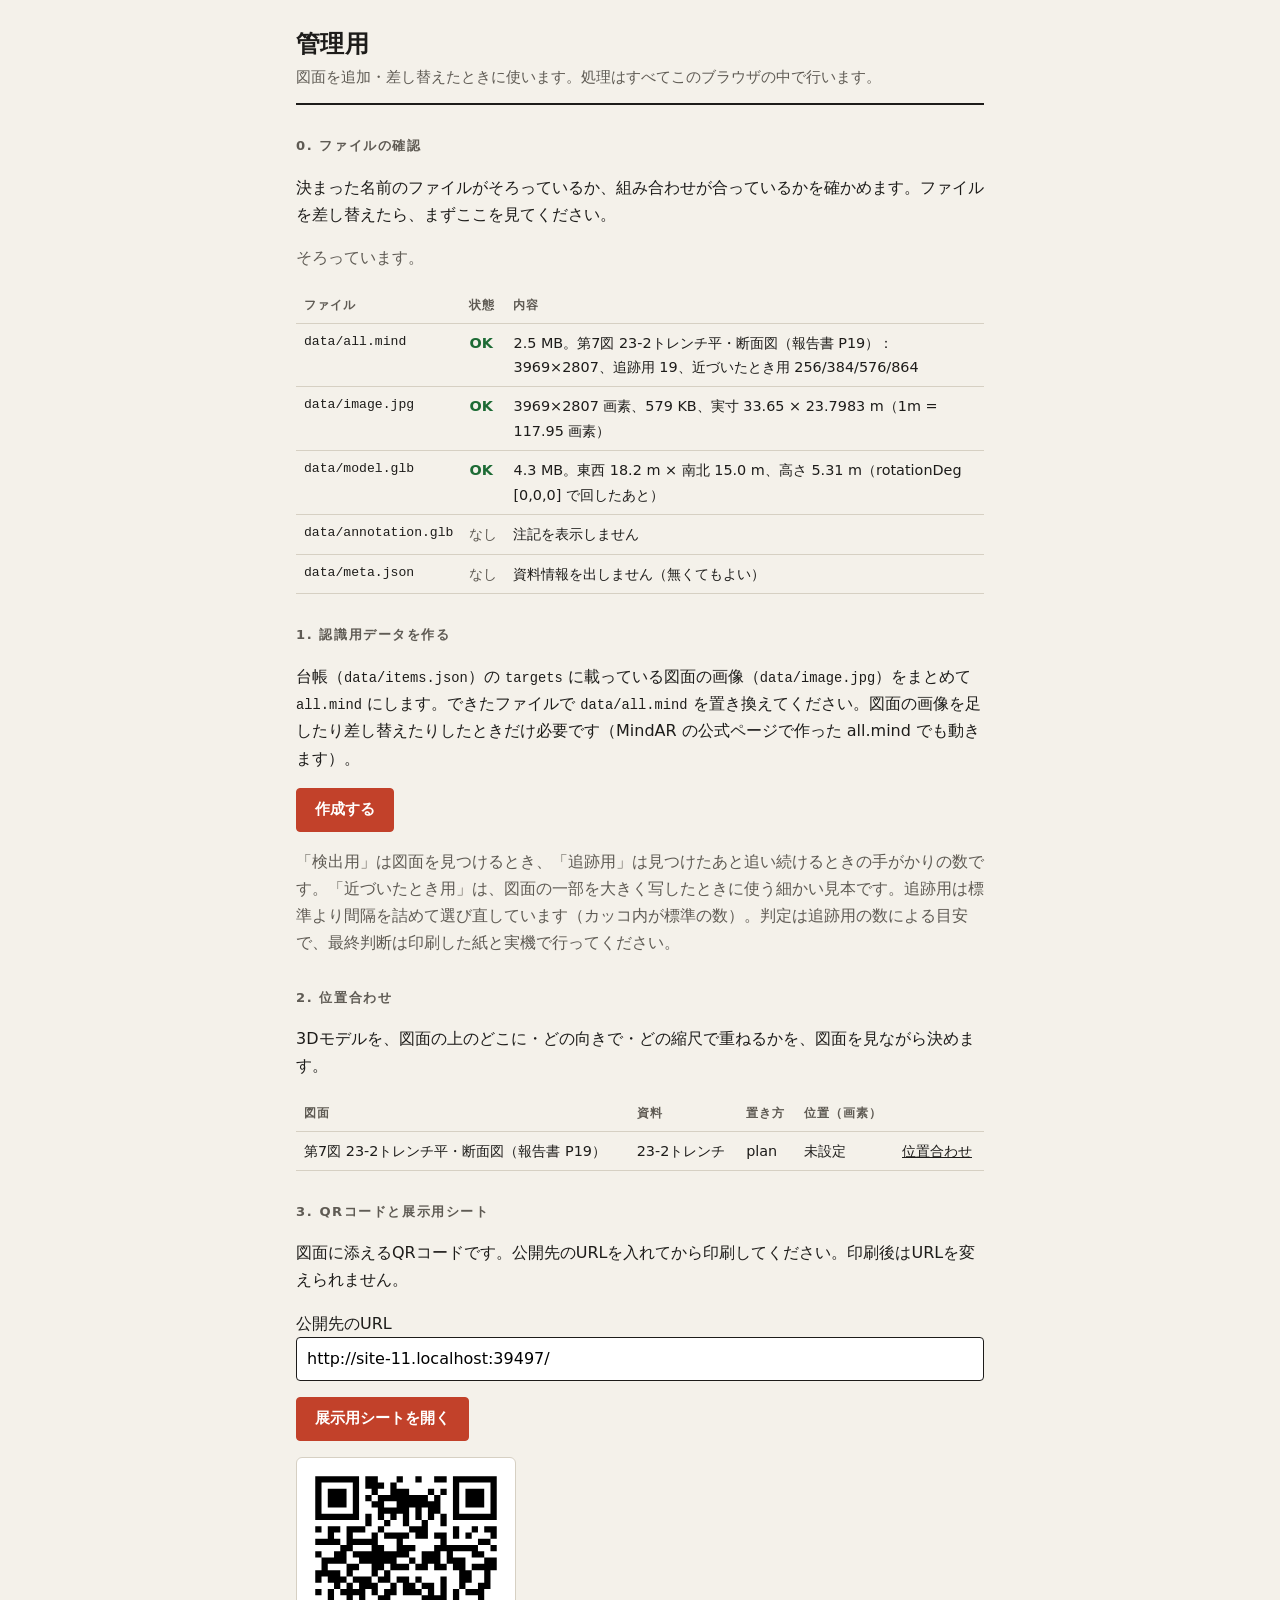
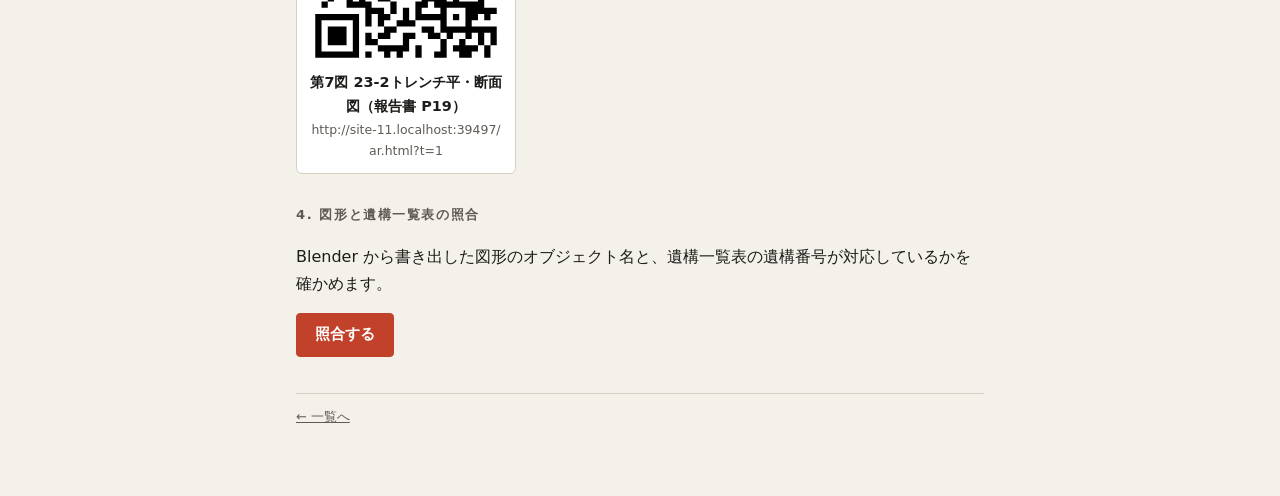
==== commit 672eb446: "Add files via upload" ====
--- a/tools/index.html
+++ b/tools/index.html
@@ -23,10 +23,10 @@
   <p><button class="btn btn-primary" id="btn-compile" type="button">作成する</button> <a class="btn" id="link-download" hidden>all.mind を保存</a></p>
   <p class="muted" id="compile-status"></p>
   <table class="plain" id="compile-table" hidden>
-    <thead><tr><th>番号</th><th>図面</th><th>画像</th><th>検出用</th><th>追跡用</th><th>判定</th></tr></thead>
+    <thead><tr><th>番号</th><th>図面</th><th>画像</th><th>検出用</th><th>追跡用</th><th>判定</th><th>近づいたとき用（短辺:手がかり）</th></tr></thead>
     <tbody></tbody>
   </table>
-  <p class="muted">「検出用」は図面を見つけるとき、「追跡用」は見つけたあと追い続けるときの手がかりの数です。追跡用は標準より間隔を詰めて選び直しています（カッコ内が標準の数）。判定は追跡用の数による目安で、最終判断は印刷した紙と実機で行ってください。</p>
+  <p class="muted">「検出用」は図面を見つけるとき、「追跡用」は見つけたあと追い続けるときの手がかりの数です。「近づいたとき用」は、図面の一部を大きく写したときに使う細かい見本です。追跡用は標準より間隔を詰めて選び直しています（カッコ内が標準の数）。判定は追跡用の数による目安で、最終判断は印刷した紙と実機で行ってください。</p>
 
   <h2>2. 位置合わせ</h2>
   <p>3Dモデルを、図面の上のどこに・どの向きで・どの縮尺で重ねるかを、図面を見ながら決めます。</p>
--- a/css/style.css
+++ b/css/style.css
@@ -50,6 +50,9 @@
   text-decoration: none; font-weight: 600; font-size: 0.95rem; cursor: pointer;
 }
 .btn-primary { background: var(--shu); border-color: var(--shu); color: #fff; }
+/* 一覧の入口のボタン：スマホでも1行に並べ、幅をそろえる（とても狭い画面では折り返す） */
+.actions-row { display: flex; flex-wrap: wrap; gap: 8px; }
+.actions-row .btn { flex: 1 1 auto; padding: 0 10px; white-space: nowrap; }
 .btn:disabled { opacity: 0.45; cursor: default; }
 .callout { border-left: 3px solid var(--shu); background: var(--paper-2); padding: 10px 12px; font-size: 0.9rem; margin: 14px 0; }
 .callout[hidden] { display: none; }
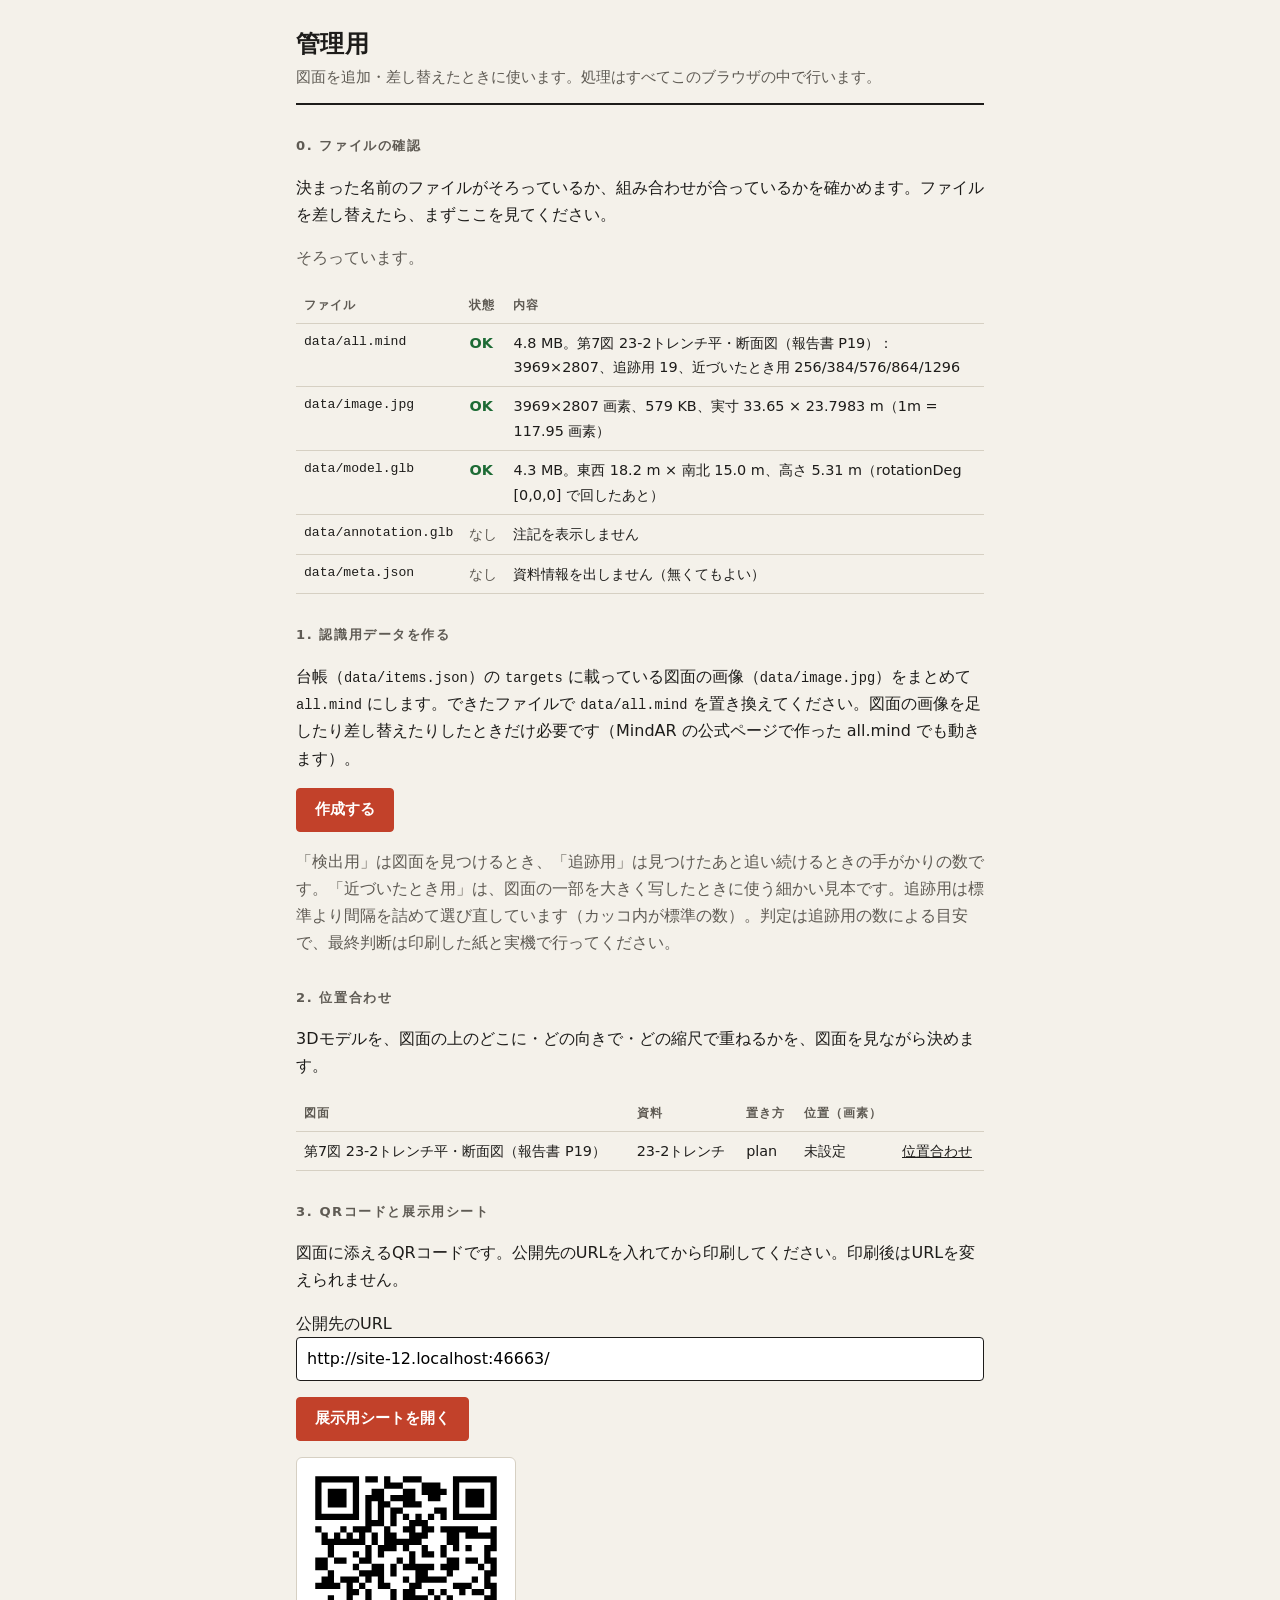
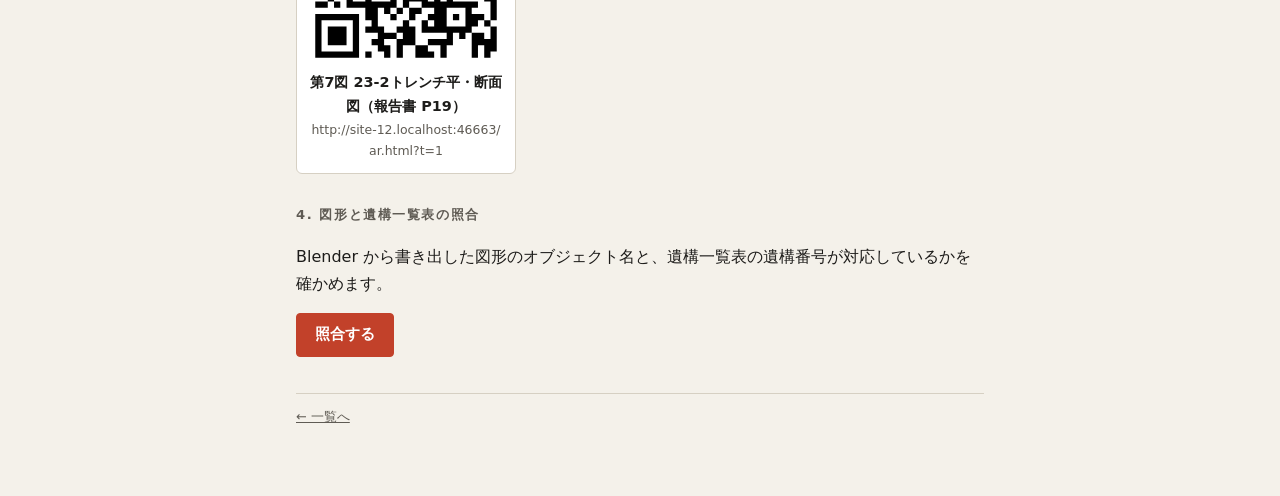
==== commit cebdebb6: "Add files via upload" ====
--- a/tools/index.html
+++ b/tools/index.html
@@ -48,6 +48,6 @@
   <p class="foot"><a href="../index.html">← 一覧へ</a></p>
 </main>
 <script src="../lib/qrcode.js"></script>
-<script type="module" src="tools.js"></script>
+<script type="module" src="tools.js?rev=local-20261026"></script>
 </body>
 </html>
